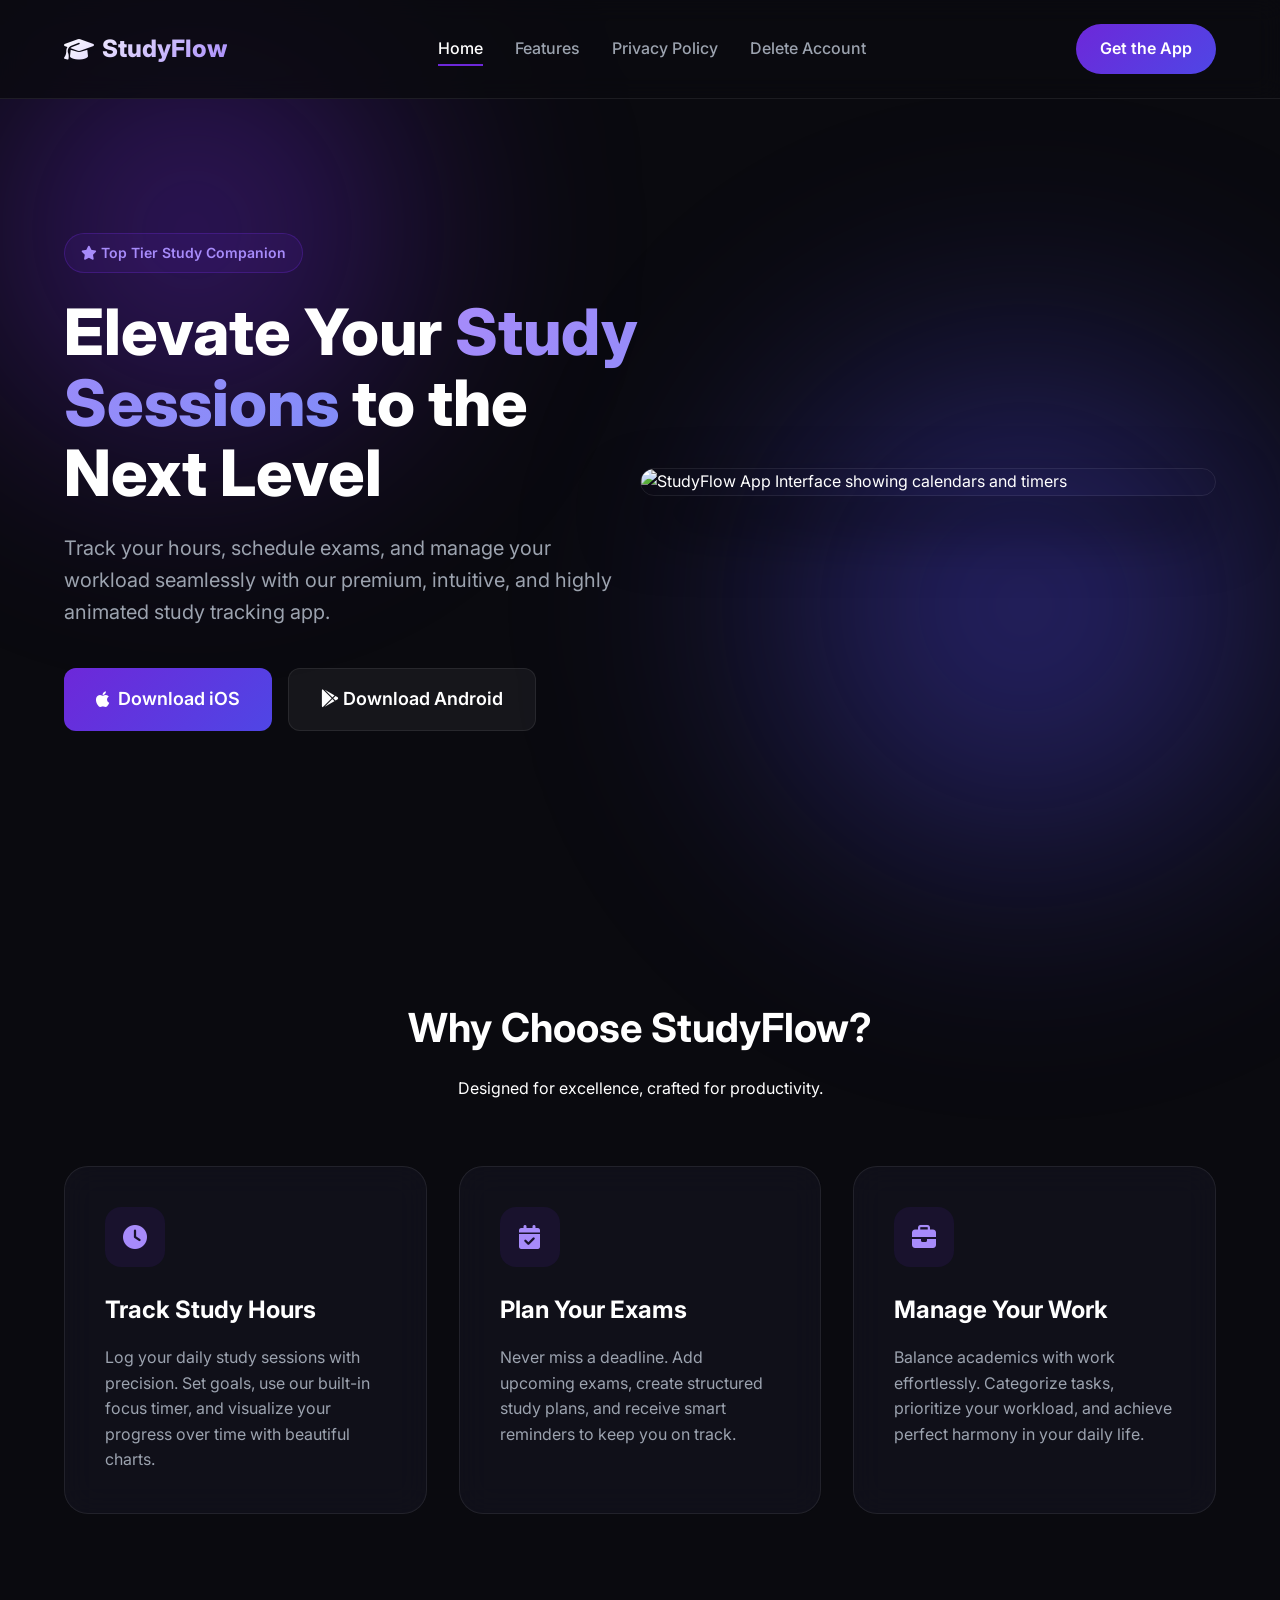
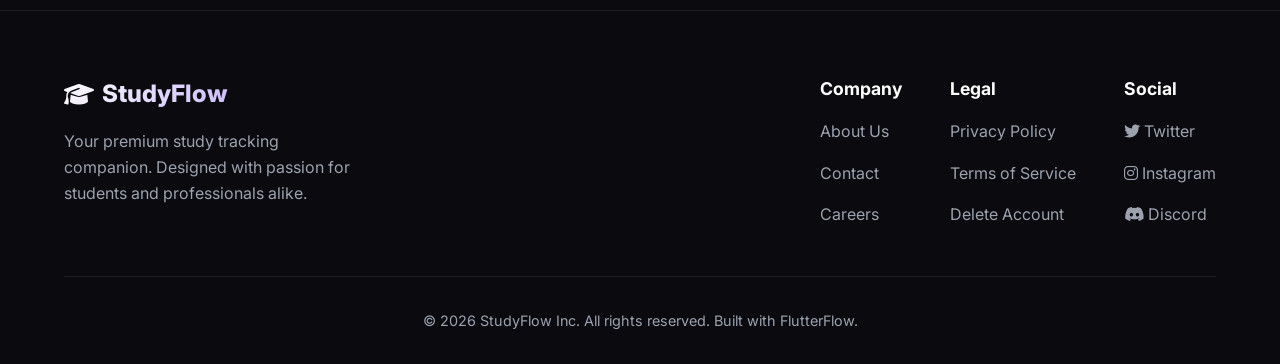
==== index.html @ a1e6da01 "Initial commit" ====
<!DOCTYPE html>
<html lang="en">
<head>
    <meta charset="UTF-8">
    <meta name="viewport" content="width=device-width, initial-scale=1.0">
    <title>StudyFlow - Master Your Time</title>
    <meta name="description" content="StudyFlow is the ultimate productivity app to track your study hours, plan exams, and organize your work.">
    <link rel="stylesheet" href="styles.css">
    <!-- Font Awesome for Icons -->
    <link rel="stylesheet" href="https://cdnjs.cloudflare.com/ajax/libs/font-awesome/6.4.0/css/all.min.css">
</head>
<body>
    <!-- Background glow effects -->
    <div class="bg-glow glow-1"></div>
    <div class="bg-glow glow-2"></div>

    <nav>
        <a href="index.html" class="logo">
            <i class="fa-solid fa-graduation-cap"></i>
            StudyFlow
        </a>
        <div class="nav-links">
            <a href="index.html" class="active">Home</a>
            <a href="#features">Features</a>
            <a href="privacy.html">Privacy Policy</a>
            <a href="delete-account.html">Delete Account</a>
        </div>
        <a href="#download" class="nav-cta">Get the App</a>
    </nav>

    <main>
        <section class="hero">
            <div class="hero-content">
                <div class="badge">
                    <i class="fa-solid fa-star"></i> Top Tier Study Companion
                </div>
                <h1>Elevate Your <span>Study Sessions</span> to the Next Level</h1>
                <p>Track your hours, schedule exams, and manage your workload seamlessly with our premium, intuitive, and highly animated study tracking app.</p>
                <div class="hero-buttons">
                    <a href="#download" class="btn-primary">
                        <i class="fa-brands fa-apple"></i> Download iOS
                    </a>
                    <a href="#download" class="btn-secondary">
                        <i class="fa-brands fa-google-play"></i> Download Android
                    </a>
                </div>
            </div>
            <div class="hero-image">
                <!-- Using the generated image path from earlier -->
                <img src="/Users/apple/.gemini/antigravity/brain/d2134f17-9fb3-45e2-829d-f146abc02d65/study_app_hero_1777797612533.png" alt="StudyFlow App Interface showing calendars and timers">
            </div>
        </section>

        <section id="features" class="features">
            <div class="section-header">
                <h2>Why Choose StudyFlow?</h2>
                <p>Designed for excellence, crafted for productivity.</p>
            </div>
            
            <div class="features-grid">
                <div class="feature-card">
                    <div class="feature-icon">
                        <i class="fa-solid fa-clock"></i>
                    </div>
                    <h3>Track Study Hours</h3>
                    <p>Log your daily study sessions with precision. Set goals, use our built-in focus timer, and visualize your progress over time with beautiful charts.</p>
                </div>
                
                <div class="feature-card">
                    <div class="feature-icon">
                        <i class="fa-solid fa-calendar-check"></i>
                    </div>
                    <h3>Plan Your Exams</h3>
                    <p>Never miss a deadline. Add upcoming exams, create structured study plans, and receive smart reminders to keep you on track.</p>
                </div>
                
                <div class="feature-card">
                    <div class="feature-icon">
                        <i class="fa-solid fa-briefcase"></i>
                    </div>
                    <h3>Manage Your Work</h3>
                    <p>Balance academics with work effortlessly. Categorize tasks, prioritize your workload, and achieve perfect harmony in your daily life.</p>
                </div>
            </div>
        </section>
    </main>

    <footer>
        <div class="footer-content">
            <div class="footer-brand">
                <a href="index.html" class="logo">
                    <i class="fa-solid fa-graduation-cap"></i>
                    StudyFlow
                </a>
                <p>Your premium study tracking companion. Designed with passion for students and professionals alike.</p>
            </div>
            <div class="footer-links">
                <div class="link-group">
                    <h4>Company</h4>
                    <a href="#">About Us</a>
                    <a href="#">Contact</a>
                    <a href="#">Careers</a>
                </div>
                <div class="link-group">
                    <h4>Legal</h4>
                    <a href="privacy.html">Privacy Policy</a>
                    <a href="#">Terms of Service</a>
                    <a href="delete-account.html">Delete Account</a>
                </div>
                <div class="link-group">
                    <h4>Social</h4>
                    <a href="#"><i class="fa-brands fa-twitter"></i> Twitter</a>
                    <a href="#"><i class="fa-brands fa-instagram"></i> Instagram</a>
                    <a href="#"><i class="fa-brands fa-discord"></i> Discord</a>
                </div>
            </div>
        </div>
        <div class="footer-bottom">
            &copy; 2026 StudyFlow Inc. All rights reserved. Built with FlutterFlow.
        </div>
    </footer>

    <script src="script.js"></script>
</body>
</html>
---- styles.css ----
@import url('https://fonts.googleapis.com/css2?family=Inter:wght@300;400;500;600;700;800&display=swap');

:root {
  --bg-primary: #0a0a0f;
  --bg-secondary: #13131f;
  --accent-primary: #6d28d9;
  --accent-secondary: #4f46e5;
  --accent-glow: rgba(109, 40, 217, 0.5);
  --text-primary: #ffffff;
  --text-secondary: #9ca3af;
  --glass-bg: rgba(19, 19, 31, 0.7);
  --glass-border: rgba(255, 255, 255, 0.08);
}

* {
  margin: 0;
  padding: 0;
  box-sizing: border-box;
}

body {
  font-family: 'Inter', sans-serif;
  background-color: var(--bg-primary);
  color: var(--text-primary);
  line-height: 1.6;
  overflow-x: hidden;
}

/* Background Effects */
.bg-glow {
  position: fixed;
  border-radius: 50%;
  filter: blur(100px);
  z-index: -1;
  opacity: 0.5;
  animation: float-glow 20s infinite alternate ease-in-out;
}

.glow-1 {
  top: -10%;
  left: -10%;
  width: 50vw;
  height: 50vw;
  background: radial-gradient(circle, var(--accent-primary) 0%, transparent 70%);
}

.glow-2 {
  bottom: -10%;
  right: -10%;
  width: 60vw;
  height: 60vw;
  background: radial-gradient(circle, var(--accent-secondary) 0%, transparent 70%);
  animation-delay: -10s;
}

@keyframes float-glow {
  0% { transform: translate(0, 0) scale(1); }
  50% { transform: translate(5%, 5%) scale(1.1); }
  100% { transform: translate(-5%, -5%) scale(0.9); }
}

/* Navbar */
nav {
  position: fixed;
  top: 0;
  left: 0;
  right: 0;
  padding: 1.5rem 5%;
  display: flex;
  justify-content: space-between;
  align-items: center;
  z-index: 100;
  background: rgba(10, 10, 15, 0.8);
  backdrop-filter: blur(12px);
  -webkit-backdrop-filter: blur(12px);
  border-bottom: 1px solid var(--glass-border);
  transition: all 0.3s ease;
}

.logo {
  font-size: 1.5rem;
  font-weight: 800;
  background: linear-gradient(135deg, #fff, #a78bfa);
  -webkit-background-clip: text;
  -webkit-text-fill-color: transparent;
  text-decoration: none;
  display: flex;
  align-items: center;
  gap: 0.5rem;
}

.nav-links {
  display: flex;
  gap: 2rem;
}

.nav-links a {
  color: var(--text-secondary);
  text-decoration: none;
  font-weight: 500;
  transition: color 0.3s ease;
  position: relative;
}

.nav-links a:hover, .nav-links a.active {
  color: var(--text-primary);
}

.nav-links a::after {
  content: '';
  position: absolute;
  bottom: -4px;
  left: 0;
  width: 0;
  height: 2px;
  background: var(--accent-primary);
  transition: width 0.3s ease;
}

.nav-links a:hover::after, .nav-links a.active::after {
  width: 100%;
}

.nav-cta {
  background: linear-gradient(135deg, var(--accent-primary), var(--accent-secondary));
  padding: 0.75rem 1.5rem;
  border-radius: 50px;
  color: white;
  text-decoration: none;
  font-weight: 600;
  transition: transform 0.3s ease, box-shadow 0.3s ease;
  border: none;
  cursor: pointer;
}

.nav-cta:hover {
  transform: translateY(-2px);
  box-shadow: 0 10px 20px var(--accent-glow);
}

/* Hero Section */
.hero {
  min-height: 100vh;
  display: flex;
  align-items: center;
  padding: 8rem 5% 4rem;
  position: relative;
}

.hero-content {
  flex: 1;
  max-width: 600px;
  z-index: 10;
}

.badge {
  display: inline-block;
  padding: 0.5rem 1rem;
  background: rgba(109, 40, 217, 0.1);
  border: 1px solid rgba(109, 40, 217, 0.3);
  border-radius: 50px;
  color: #a78bfa;
  font-weight: 600;
  font-size: 0.875rem;
  margin-bottom: 1.5rem;
  animation: fade-in-up 0.8s ease-out;
}

.hero h1 {
  font-size: 4rem;
  font-weight: 800;
  line-height: 1.1;
  margin-bottom: 1.5rem;
  animation: fade-in-up 1s ease-out 0.2s both;
}

.hero h1 span {
  background: linear-gradient(135deg, #a78bfa, #818cf8);
  -webkit-background-clip: text;
  -webkit-text-fill-color: transparent;
}

.hero p {
  font-size: 1.25rem;
  color: var(--text-secondary);
  margin-bottom: 2.5rem;
  animation: fade-in-up 1s ease-out 0.4s both;
}

.hero-buttons {
  display: flex;
  gap: 1rem;
  animation: fade-in-up 1s ease-out 0.6s both;
}

.btn-primary {
  background: linear-gradient(135deg, var(--accent-primary), var(--accent-secondary));
  padding: 1rem 2rem;
  border-radius: 12px;
  color: white;
  text-decoration: none;
  font-weight: 600;
  font-size: 1.125rem;
  display: flex;
  align-items: center;
  gap: 0.5rem;
  transition: all 0.3s ease;
  border: none;
  cursor: pointer;
}

.btn-primary:hover {
  transform: translateY(-3px);
  box-shadow: 0 15px 30px var(--accent-glow);
}

.btn-secondary {
  background: rgba(255, 255, 255, 0.05);
  padding: 1rem 2rem;
  border-radius: 12px;
  color: white;
  text-decoration: none;
  font-weight: 600;
  font-size: 1.125rem;
  border: 1px solid var(--glass-border);
  backdrop-filter: blur(10px);
  transition: all 0.3s ease;
}

.btn-secondary:hover {
  background: rgba(255, 255, 255, 0.1);
  transform: translateY(-3px);
}

.hero-image {
  flex: 1;
  display: flex;
  justify-content: center;
  position: relative;
  z-index: 10;
  animation: fade-in 1.5s ease-out 0.8s both;
}

.hero-image img {
  width: 100%;
  max-width: 600px;
  height: auto;
  border-radius: 24px;
  box-shadow: 0 30px 60px rgba(0, 0, 0, 0.5);
  border: 1px solid var(--glass-border);
  animation: float 6s infinite ease-in-out;
}

/* Features */
.features {
  padding: 6rem 5%;
  position: relative;
  z-index: 10;
}

.section-header {
  text-align: center;
  margin-bottom: 4rem;
}

.section-header h2 {
  font-size: 2.5rem;
  margin-bottom: 1rem;
}

.features-grid {
  display: grid;
  grid-template-columns: repeat(auto-fit, minmax(300px, 1fr));
  gap: 2rem;
}

.feature-card {
  background: var(--glass-bg);
  border: 1px solid var(--glass-border);
  border-radius: 24px;
  padding: 2.5rem;
  backdrop-filter: blur(16px);
  -webkit-backdrop-filter: blur(16px);
  transition: transform 0.4s cubic-bezier(0.175, 0.885, 0.32, 1.275), box-shadow 0.4s ease;
}

.feature-card:hover {
  transform: translateY(-10px);
  box-shadow: 0 20px 40px rgba(0, 0, 0, 0.4), inset 0 0 0 1px var(--accent-primary);
}

.feature-icon {
  width: 60px;
  height: 60px;
  background: rgba(109, 40, 217, 0.1);
  border-radius: 16px;
  display: flex;
  align-items: center;
  justify-content: center;
  font-size: 1.5rem;
  color: #a78bfa;
  margin-bottom: 1.5rem;
}

.feature-card h3 {
  font-size: 1.5rem;
  margin-bottom: 1rem;
}

.feature-card p {
  color: var(--text-secondary);
}

/* Generic Page Styles (Privacy, Delete Account) */
.page-container {
  padding: 10rem 4% 5rem;
  min-height: 100vh;
  position: relative;
  z-index: 10;
  display: flex;
  justify-content: center;
}

.glass-panel {
  background: var(--glass-bg);
  border: 1px solid var(--glass-border);
  border-radius: 24px;
  padding: 4rem;
  backdrop-filter: blur(16px);
  -webkit-backdrop-filter: blur(16px);
  width: 100%;
  max-width: 1800px;
  box-shadow: 0 30px 60px rgba(0, 0, 0, 0.3);
}

.page-title {
  font-size: 3rem;
  margin-bottom: 2rem;
  text-align: center;
  background: linear-gradient(135deg, #fff, #a78bfa);
  -webkit-background-clip: text;
  -webkit-text-fill-color: transparent;
}

.content-block h2 {
  margin-top: 2rem;
  margin-bottom: 1rem;
  color: #e5e7eb;
}

.content-block p {
  color: var(--text-secondary);
  margin-bottom: 1rem;
}

.content-block ul {
  color: var(--text-secondary);
  margin-bottom: 1rem;
  padding-left: 1.5rem;
}

/* Delete Account Form */
.delete-form {
  display: flex;
  flex-direction: column;
  gap: 1.5rem;
  margin-top: 2rem;
}

.form-group {
  display: flex;
  flex-direction: column;
  gap: 0.5rem;
}

.form-group label {
  font-weight: 500;
  color: #e5e7eb;
}

.form-group input, .form-group textarea {
  background: rgba(0, 0, 0, 0.2);
  border: 1px solid var(--glass-border);
  border-radius: 12px;
  padding: 1rem;
  color: white;
  font-family: inherit;
  font-size: 1rem;
  transition: border-color 0.3s ease, box-shadow 0.3s ease;
}

.form-group input:focus, .form-group textarea:focus {
  outline: none;
  border-color: var(--accent-primary);
  box-shadow: 0 0 0 3px rgba(109, 40, 217, 0.2);
}

.form-group textarea {
  resize: vertical;
  min-height: 120px;
}

.btn-danger {
  background: linear-gradient(135deg, #ef4444, #dc2626);
  padding: 1rem 2rem;
  border-radius: 12px;
  color: white;
  font-weight: 600;
  font-size: 1.125rem;
  border: none;
  cursor: pointer;
  transition: all 0.3s ease;
  align-self: flex-start;
}

.btn-danger:hover {
  transform: translateY(-2px);
  box-shadow: 0 10px 20px rgba(239, 68, 68, 0.3);
}

.warning-box {
  background: rgba(239, 68, 68, 0.1);
  border: 1px solid rgba(239, 68, 68, 0.3);
  border-radius: 12px;
  padding: 1.5rem;
  margin-bottom: 2rem;
  display: flex;
  gap: 1rem;
  align-items: flex-start;
}

.warning-icon {
  color: #ef4444;
  font-size: 1.5rem;
}

.warning-text h4 {
  color: #ef4444;
  margin-bottom: 0.5rem;
}

.warning-text p {
  color: #fca5a5;
  font-size: 0.9rem;
  margin-bottom: 0;
}

.success-box {
  background: rgba(16, 185, 129, 0.1);
  border: 1px solid rgba(16, 185, 129, 0.3);
  border-radius: 12px;
  padding: 1.5rem;
  margin-top: 2rem;
  display: flex;
  gap: 1rem;
  align-items: flex-start;
}

.success-icon {
  color: #10b981;
  font-size: 1.5rem;
}

.success-text h4 {
  color: #10b981;
  margin-bottom: 0.5rem;
}

.success-text p {
  color: #6ee7b7;
  font-size: 0.95rem;
  margin-bottom: 0;
}

/* Footer */
footer {
  background: rgba(10, 10, 15, 0.8);
  border-top: 1px solid var(--glass-border);
  padding: 4rem 5% 2rem;
  position: relative;
  z-index: 10;
}

.footer-content {
  display: flex;
  justify-content: space-between;
  flex-wrap: wrap;
  gap: 2rem;
  margin-bottom: 3rem;
}

.footer-brand {
  max-width: 300px;
}

.footer-brand p {
  color: var(--text-secondary);
  margin-top: 1rem;
}

.footer-links {
  display: flex;
  gap: 3rem;
}

.link-group {
  display: flex;
  flex-direction: column;
  gap: 1rem;
}

.link-group h4 {
  color: white;
  font-size: 1.1rem;
}

.link-group a {
  color: var(--text-secondary);
  text-decoration: none;
  transition: color 0.3s ease;
}

.link-group a:hover {
  color: var(--accent-primary);
}

.footer-bottom {
  text-align: center;
  padding-top: 2rem;
  border-top: 1px solid var(--glass-border);
  color: var(--text-secondary);
  font-size: 0.9rem;
}

/* Split Layout for Delete Account */
.split-layout {
  display: grid;
  grid-template-columns: 1fr 1fr;
  gap: 6rem;
  align-items: start;
}

.danger-list {
  list-style: none;
  margin-top: 1rem;
  margin-bottom: 2rem;
  padding: 0;
}

.danger-list li {
  display: flex;
  align-items: center;
  gap: 0.75rem;
  margin-bottom: 0.75rem;
  color: var(--text-secondary);
}

.danger-list li i {
  color: #ef4444;
  background: rgba(239, 68, 68, 0.1);
  padding: 0.25rem;
  border-radius: 50%;
  font-size: 0.8rem;
}

/* Privacy Layout */
.privacy-layout {
  display: grid;
  grid-template-columns: 300px 1fr;
  gap: 5rem;
  align-items: start;
}

.privacy-sidebar {
  position: sticky;
  top: 100px;
  background: rgba(0, 0, 0, 0.2);
  border: 1px solid var(--glass-border);
  border-radius: 16px;
  padding: 1.5rem;
}

.privacy-sidebar ul {
  list-style: none;
  padding: 0;
}

.privacy-sidebar li {
  margin-bottom: 0.75rem;
}

.privacy-sidebar a {
  color: var(--text-secondary);
  text-decoration: none;
  font-size: 0.95rem;
  transition: color 0.3s ease;
  display: block;
}

.privacy-sidebar a:hover {
  color: var(--accent-primary);
}

/* Animations */
@keyframes fade-in {
  from { opacity: 0; }
  to { opacity: 1; }
}

@keyframes fade-in-up {
  from { opacity: 0; transform: translateY(30px); }
  to { opacity: 1; transform: translateY(0); }
}

@keyframes float {
  0% { transform: translateY(0); }
  50% { transform: translateY(-20px); }
  100% { transform: translateY(0); }
}

/* Mobile Responsiveness */
@media (max-width: 992px) {
  .hero {
    flex-direction: column;
    text-align: center;
    padding-top: 8rem;
  }
  
  .split-layout, .privacy-layout {
    grid-template-columns: 1fr;
    gap: 2rem;
  }
  
  .privacy-sidebar {
    position: static;
    margin-bottom: 1rem;
  }
  
  .hero-content {
    margin-bottom: 4rem;
  }
  
  .hero-buttons {
    justify-content: center;
  }
  
  .hero h1 {
    font-size: 3rem;
  }
}

@media (max-width: 768px) {
  .nav-links {
    display: none; /* In a real app, implement a hamburger menu */
  }
  
  .hero h1 {
    font-size: 2.5rem;
  }
  
  .page-container {
    padding: 8rem 5% 4rem;
  }
  
  .glass-panel {
    padding: 2rem;
  }
  
  .page-title {
    font-size: 2.2rem;
  }
  
  .footer-content {
    flex-direction: column;
  }
  
  .footer-links {
    flex-wrap: wrap;
  }
}
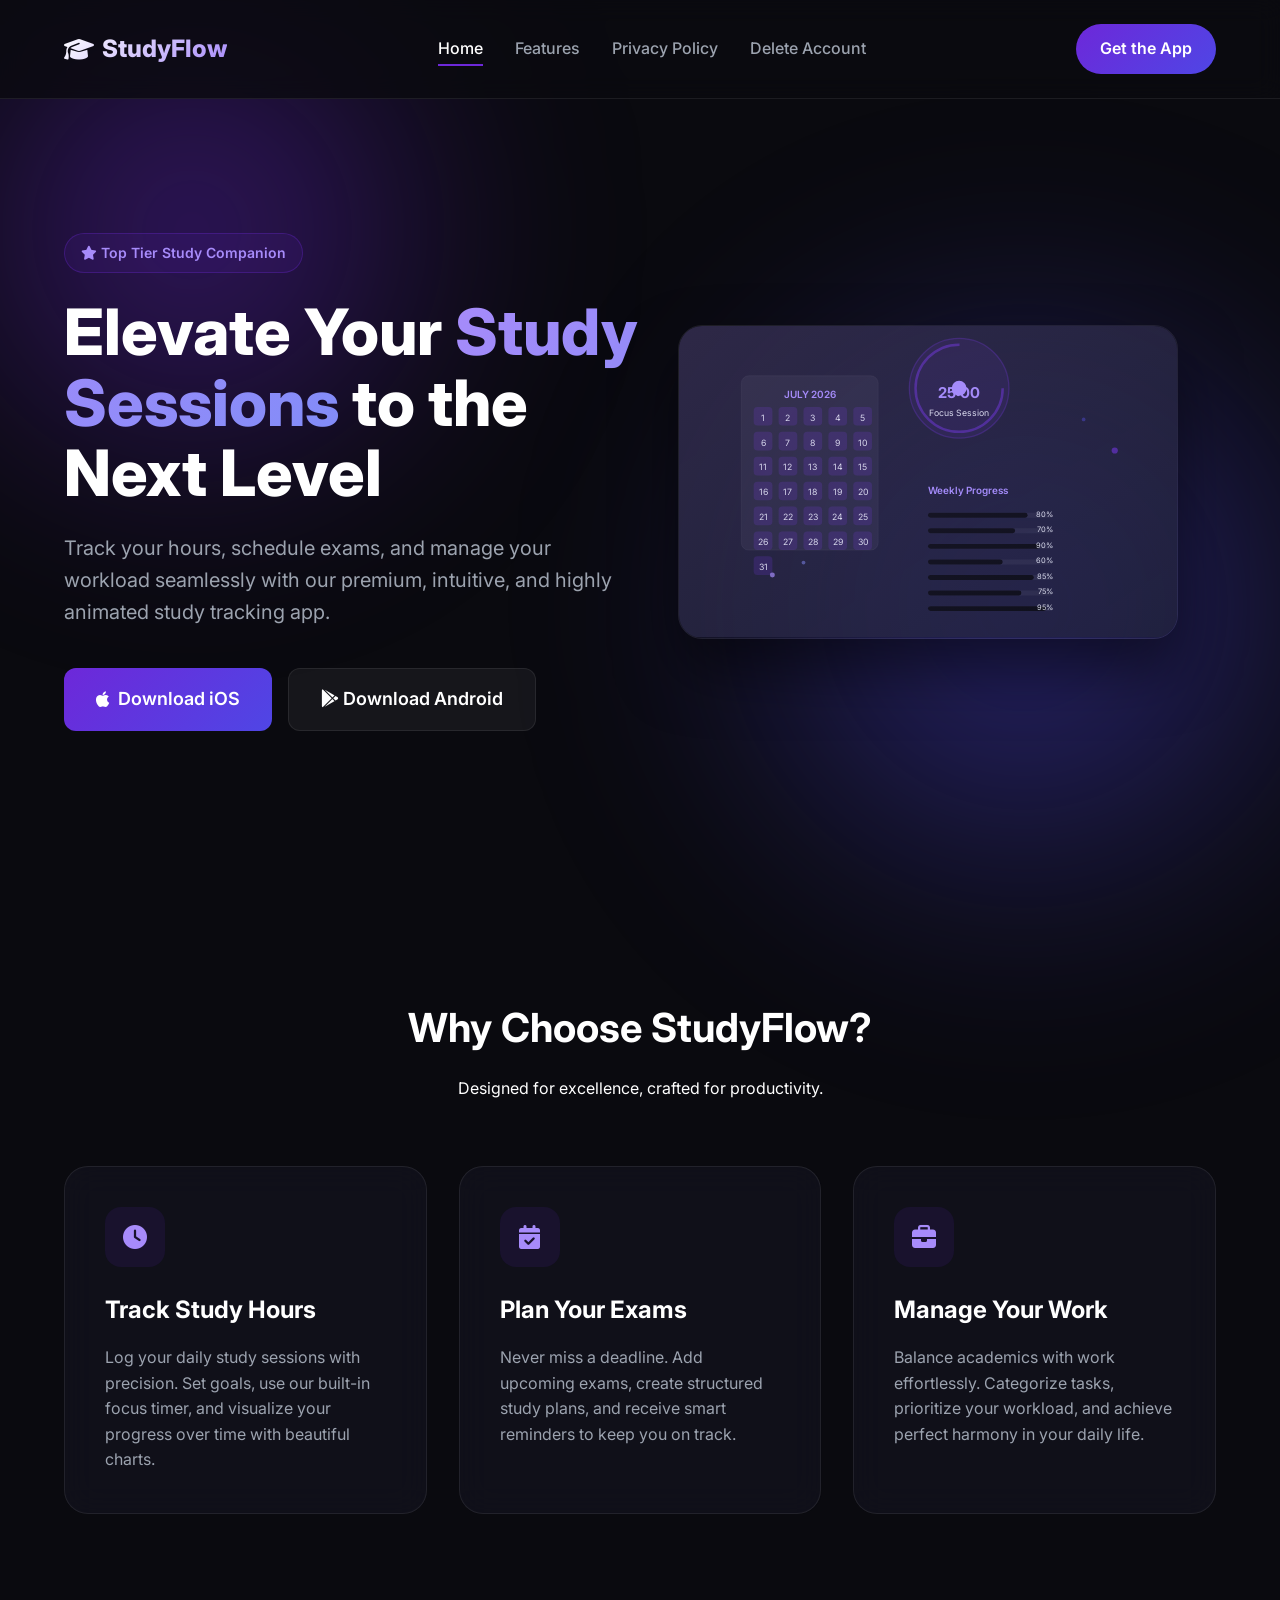
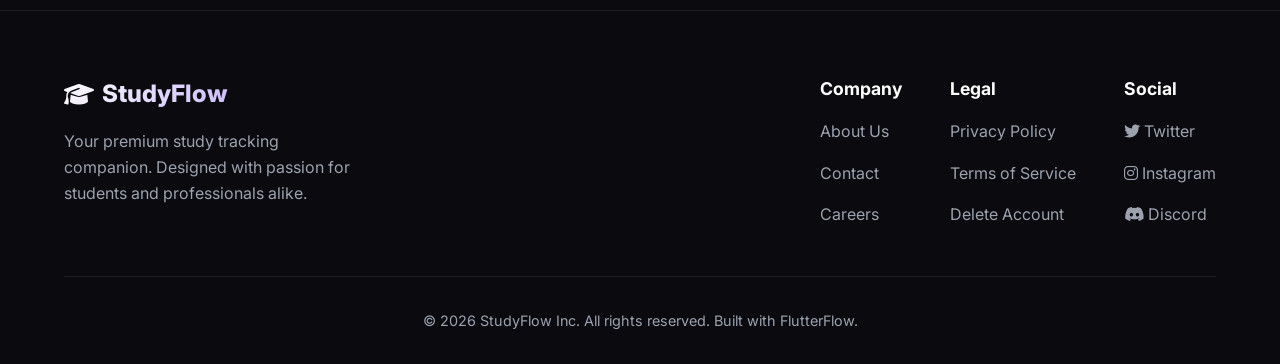
==== commit ecf2ff5f: "Enhance hero section with premium SVG animation" ====
--- a/index.html
+++ b/index.html
@@ -46,8 +46,205 @@
                 </div>
             </div>
             <div class="hero-image">
-                <!-- Using the generated image path from earlier -->
-                <img src="/Users/apple/.gemini/antigravity/brain/d2134f17-9fb3-45e2-829d-f146abc02d65/study_app_hero_1777797612533.png" alt="StudyFlow App Interface showing calendars and timers">
+                <!-- Premium StudyFlow App Interface SVG -->
+                <svg viewBox="0 0 800 500" xmlns="http://www.w3.org/2000/svg" class="hero-app-svg">
+                    <!-- Background glass effect -->
+                    <rect x="0" y="0" width="800" height="500" fill="rgba(19, 19, 31, 0.7)" rx="24" />
+                            
+                    <!-- Animated calendar widget -->
+                    <g transform="translate(100, 80)">
+                        <rect x="0" y="0" width="220" height="280" fill="rgba(255, 255, 255, 0.05)" rx="12" stroke="rgba(255, 255, 255, 0.08)" stroke-width="1" />
+                        <text x="110" y="35" font-family="'Inter', sans-serif" font-size="16" fill="#a78bfa" text-anchor="middle" font-weight="600">JULY 2026</text>
+                        <g transform="translate(20, 50)">
+                            <rect x="0" y="0" width="30" height="30" fill="rgba(109, 40, 217, 0.2)" rx="6" />
+                            <text x="15" y="22" font-family="'Inter', sans-serif" font-size="14" fill="#e5e7eb" text-anchor="middle">1</text>
+                        </g>
+                        <g transform="translate(60, 50)">
+                            <rect x="0" y="0" width="30" height="30" fill="rgba(109, 40, 217, 0.2)" rx="6" />
+                            <text x="15" y="22" font-family="'Inter', sans-serif" font-size="14" fill="#e5e7eb" text-anchor="middle">2</text>
+                        </g>
+                        <g transform="translate(100, 50)">
+                            <rect x="0" y="0" width="30" height="30" fill="rgba(109, 40, 217, 0.2)" rx="6" />
+                            <text x="15" y="22" font-family="'Inter', sans-serif" font-size="14" fill="#e5e7eb" text-anchor="middle">3</text>
+                        </g>
+                        <g transform="translate(140, 50)">
+                            <rect x="0" y="0" width="30" height="30" fill="rgba(109, 40, 217, 0.2)" rx="6" />
+                            <text x="15" y="22" font-family="'Inter', sans-serif" font-size="14" fill="#e5e7eb" text-anchor="middle">4</text>
+                        </g>
+                        <g transform="translate(180, 50)">
+                            <rect x="0" y="0" width="30" height="30" fill="rgba(109, 40, 217, 0.2)" rx="6" />
+                            <text x="15" y="22" font-family="'Inter', sans-serif" font-size="14" fill="#e5e7eb" text-anchor="middle">5</text>
+                        </g>
+                        <g transform="translate(20, 90)">
+                            <rect x="0" y="0" width="30" height="30" fill="rgba(109, 40, 217, 0.2)" rx="6" />
+                            <text x="15" y="22" font-family="'Inter', sans-serif" font-size="14" fill="#e5e7eb" text-anchor="middle">6</text>
+                        </g>
+                        <g transform="translate(60, 90)">
+                            <rect x="0" y="0" width="30" height="30" fill="rgba(109, 40, 217, 0.2)" rx="6" />
+                            <text x="15" y="22" font-family="'Inter', sans-serif" font-size="14" fill="#e5e7eb" text-anchor="middle">7</text>
+                        </g>
+                        <g transform="translate(100, 90)">
+                            <rect x="0" y="0" width="30" height="30" fill="rgba(109, 40, 217, 0.2)" rx="6" />
+                            <text x="15" y="22" font-family="'Inter', sans-serif" font-size="14" fill="#e5e7eb" text-anchor="middle">8</text>
+                        </g>
+                        <g transform="translate(140, 90)">
+                            <rect x="0" y="0" width="30" height="30" fill="rgba(109, 40, 217, 0.2)" rx="6" />
+                            <text x="15" y="22" font-family="'Inter', sans-serif" font-size="14" fill="#e5e7eb" text-anchor="middle">9</text>
+                        </g>
+                        <g transform="translate(180, 90)">
+                            <rect x="0" y="0" width="30" height="30" fill="rgba(109, 40, 217, 0.2)" rx="6" />
+                            <text x="15" y="22" font-family="'Inter', sans-serif" font-size="14" fill="#e5e7eb" text-anchor="middle">10</text>
+                        </g>
+                        <g transform="translate(20, 130)">
+                            <rect x="0" y="0" width="30" height="30" fill="rgba(109, 40, 217, 0.2)" rx="6" />
+                            <text x="15" y="22" font-family="'Inter', sans-serif" font-size="14" fill="#e5e7eb" text-anchor="middle">11</text>
+                        </g>
+                        <g transform="translate(60, 130)">
+                            <rect x="0" y="0" width="30" height="30" fill="rgba(109, 40, 217, 0.2)" rx="6" />
+                            <text x="15" y="22" font-family="'Inter', sans-serif" font-size="14" fill="#e5e7eb" text-anchor="middle">12</text>
+                        </g>
+                        <g transform="translate(100, 130)">
+                            <rect x="0" y="0" width="30" height="30" fill="rgba(109, 40, 217, 0.2)" rx="6" />
+                            <text x="15" y="22" font-family="'Inter', sans-serif" font-size="14" fill="#e5e7eb" text-anchor="middle">13</text>
+                        </g>
+                        <g transform="translate(140, 130)">
+                            <rect x="0" y="0" width="30" height="30" fill="rgba(109, 40, 217, 0.2)" rx="6" />
+                            <text x="15" y="22" font-family="'Inter', sans-serif" font-size="14" fill="#e5e7eb" text-anchor="middle">14</text>
+                        </g>
+                        <g transform="translate(180, 130)">
+                            <rect x="0" y="0" width="30" height="30" fill="rgba(109, 40, 217, 0.2)" rx="6" />
+                            <text x="15" y="22" font-family="'Inter', sans-serif" font-size="14" fill="#e5e7eb" text-anchor="middle">15</text>
+                        </g>
+                        <g transform="translate(20, 170)">
+                            <rect x="0" y="0" width="30" height="30" fill="rgba(109, 40, 217, 0.2)" rx="6" />
+                            <text x="15" y="22" font-family="'Inter', sans-serif" font-size="14" fill="#e5e7eb" text-anchor="middle">16</text>
+                        </g>
+                        <g transform="translate(60, 170)">
+                            <rect x="0" y="0" width="30" height="30" fill="rgba(109, 40, 217, 0.2)" rx="6" />
+                            <text x="15" y="22" font-family="'Inter', sans-serif" font-size="14" fill="#e5e7eb" text-anchor="middle">17</text>
+                        </g>
+                        <g transform="translate(100, 170)">
+                            <rect x="0" y="0" width="30" height="30" fill="rgba(109, 40, 217, 0.2)" rx="6" />
+                            <text x="15" y="22" font-family="'Inter', sans-serif" font-size="14" fill="#e5e7eb" text-anchor="middle">18</text>
+                        </g>
+                        <g transform="translate(140, 170)">
+                            <rect x="0" y="0" width="30" height="30" fill="rgba(109, 40, 217, 0.2)" rx="6" />
+                            <text x="15" y="22" font-family="'Inter', sans-serif" font-size="14" fill="#e5e7eb" text-anchor="middle">19</text>
+                        </g>
+                        <g transform="translate(180, 170)">
+                            <rect x="0" y="0" width="30" height="30" fill="rgba(109, 40, 217, 0.2)" rx="6" />
+                            <text x="15" y="22" font-family="'Inter', sans-serif" font-size="14" fill="#e5e7eb" text-anchor="middle">20</text>
+                        </g>
+                        <g transform="translate(20, 210)">
+                            <rect x="0" y="0" width="30" height="30" fill="rgba(109, 40, 217, 0.2)" rx="6" />
+                            <text x="15" y="22" font-family="'Inter', sans-serif" font-size="14" fill="#e5e7eb" text-anchor="middle">21</text>
+                        </g>
+                        <g transform="translate(60, 210)">
+                            <rect x="0" y="0" width="30" height="30" fill="rgba(109, 40, 217, 0.2)" rx="6" />
+                            <text x="15" y="22" font-family="'Inter', sans-serif" font-size="14" fill="#e5e7eb" text-anchor="middle">22</text>
+                        </g>
+                        <g transform="translate(100, 210)">
+                            <rect x="0" y="0" width="30" height="30" fill="rgba(109, 40, 217, 0.2)" rx="6" />
+                            <text x="15" y="22" font-family="'Inter', sans-serif" font-size="14" fill="#e5e7eb" text-anchor="middle">23</text>
+                        </g>
+                        <g transform="translate(140, 210)">
+                            <rect x="0" y="0" width="30" height="30" fill="rgba(109, 40, 217, 0.2)" rx="6" />
+                            <text x="15" y="22" font-family="'Inter', sans-serif" font-size="14" fill="#e5e7eb" text-anchor="middle">24</text>
+                        </g>
+                        <g transform="translate(180, 210)">
+                            <rect x="0" y="0" width="30" height="30" fill="rgba(109, 40, 217, 0.2)" rx="6" />
+                            <text x="15" y="22" font-family="'Inter', sans-serif" font-size="14" fill="#e5e7eb" text-anchor="middle">25</text>
+                        </g>
+                        <g transform="translate(20, 250)">
+                            <rect x="0" y="0" width="30" height="30" fill="rgba(109, 40, 217, 0.2)" rx="6" />
+                            <text x="15" y="22" font-family="'Inter', sans-serif" font-size="14" fill="#e5e7eb" text-anchor="middle">26</text>
+                        </g>
+                        <g transform="translate(60, 250)">
+                            <rect x="0" y="0" width="30" height="30" fill="rgba(109, 40, 217, 0.2)" rx="6" />
+                            <text x="15" y="22" font-family="'Inter', sans-serif" font-size="14" fill="#e5e7eb" text-anchor="middle">27</text>
+                        </g>
+                        <g transform="translate(100, 250)">
+                            <rect x="0" y="0" width="30" height="30" fill="rgba(109, 40, 217, 0.2)" rx="6" />
+                            <text x="15" y="22" font-family="'Inter', sans-serif" font-size="14" fill="#e5e7eb" text-anchor="middle">28</text>
+                        </g>
+                        <g transform="translate(140, 250)">
+                            <rect x="0" y="0" width="30" height="30" fill="rgba(109, 40, 217, 0.2)" rx="6" />
+                            <text x="15" y="22" font-family="'Inter', sans-serif" font-size="14" fill="#e5e7eb" text-anchor="middle">29</text>
+                        </g>
+                        <g transform="translate(180, 250)">
+                            <rect x="0" y="0" width="30" height="30" fill="rgba(109, 40, 217, 0.2)" rx="6" />
+                            <text x="15" y="22" font-family="'Inter', sans-serif" font-size="14" fill="#e5e7eb" text-anchor="middle">30</text>
+                        </g>
+                        <g transform="translate(20, 290)">
+                            <rect x="0" y="0" width="30" height="30" fill="rgba(109, 40, 217, 0.2)" rx="6" />
+                            <text x="15" y="22" font-family="'Inter', sans-serif" font-size="14" fill="#e5e7eb" text-anchor="middle">31</text>
+                        </g>
+                    </g>
+                            
+                    <!-- Animated focus timer -->
+                    <g transform="translate(450, 100)">
+                        <circle cx="0" cy="0" r="80" fill="rgba(109, 40, 217, 0.1)" stroke="rgba(109, 40, 217, 0.3)" stroke-width="2" />
+                        <circle cx="0" cy="0" r="70" fill="none" stroke="rgba(109, 40, 217, 0.5)" stroke-width="4" stroke-dasharray="440" stroke-dashoffset="110" />
+                        <text x="0" y="15" font-family="'Inter', sans-serif" font-size="24" fill="#a78bfa" text-anchor="middle" font-weight="700">25:00</text>
+                        <text x="0" y="45" font-family="'Inter', sans-serif" font-size="14" fill="#e5e7eb" text-anchor="middle">Focus Session</text>
+                        <circle cx="0" cy="0" r="12" fill="#a78bfa" />
+                    </g>
+                            
+                    <!-- Animated progress chart -->
+                    <g transform="translate(400, 280)">
+                        <text x="0" y="-10" font-family="'Inter', sans-serif" font-size="16" fill="#a78bfa" text-anchor="start" font-weight="600">Weekly Progress</text>
+                        <g transform="translate(0, 20)">
+                            <rect x="0" y="0" width="200" height="8" fill="rgba(255, 255, 255, 0.05)" rx="4" />
+                            <rect x="0" y="0" width="160" height="8" fill="linear-gradient(90deg, #a78bfa, #818cf8)" rx="4" />
+                            <text x="200" y="6" font-family="'Inter', sans-serif" font-size="12" fill="#e5e7eb" text-anchor="end">80%</text>
+                        </g>
+                        <g transform="translate(0, 45)">
+                            <rect x="0" y="0" width="200" height="8" fill="rgba(255, 255, 255, 0.05)" rx="4" />
+                            <rect x="0" y="0" width="140" height="8" fill="linear-gradient(90deg, #a78bfa, #818cf8)" rx="4" />
+                            <text x="200" y="6" font-family="'Inter', sans-serif" font-size="12" fill="#e5e7eb" text-anchor="end">70%</text>
+                        </g>
+                        <g transform="translate(0, 70)">
+                            <rect x="0" y="0" width="200" height="8" fill="rgba(255, 255, 255, 0.05)" rx="4" />
+                            <rect x="0" y="0" width="180" height="8" fill="linear-gradient(90deg, #a78bfa, #818cf8)" rx="4" />
+                            <text x="200" y="6" font-family="'Inter', sans-serif" font-size="12" fill="#e5e7eb" text-anchor="end">90%</text>
+                        </g>
+                        <g transform="translate(0, 95)">
+                            <rect x="0" y="0" width="200" height="8" fill="rgba(255, 255, 255, 0.05)" rx="4" />
+                            <rect x="0" y="0" width="120" height="8" fill="linear-gradient(90deg, #a78bfa, #818cf8)" rx="4" />
+                            <text x="200" y="6" font-family="'Inter', sans-serif" font-size="12" fill="#e5e7eb" text-anchor="end">60%</text>
+                        </g>
+                        <g transform="translate(0, 120)">
+                            <rect x="0" y="0" width="200" height="8" fill="rgba(255, 255, 255, 0.05)" rx="4" />
+                            <rect x="0" y="0" width="170" height="8" fill="linear-gradient(90deg, #a78bfa, #818cf8)" rx="4" />
+                            <text x="200" y="6" font-family="'Inter', sans-serif" font-size="12" fill="#e5e7eb" text-anchor="end">85%</text>
+                        </g>
+                        <g transform="translate(0, 145)">
+                            <rect x="0" y="0" width="200" height="8" fill="rgba(255, 255, 255, 0.05)" rx="4" />
+                            <rect x="0" y="0" width="150" height="8" fill="linear-gradient(90deg, #a78bfa, #818cf8)" rx="4" />
+                            <text x="200" y="6" font-family="'Inter', sans-serif" font-size="12" fill="#e5e7eb" text-anchor="end">75%</text>
+                        </g>
+                        <g transform="translate(0, 170)">
+                            <rect x="0" y="0" width="200" height="8" fill="rgba(255, 255, 255, 0.05)" rx="4" />
+                            <rect x="0" y="0" width="190" height="8" fill="linear-gradient(90deg, #a78bfa, #818cf8)" rx="4" />
+                            <text x="200" y="6" font-family="'Inter', sans-serif" font-size="12" fill="#e5e7eb" text-anchor="end">95%</text>
+                        </g>
+                    </g>
+                            
+                    <!-- Floating animated elements -->
+                    <circle cx="150" cy="400" r="4" fill="#a78bfa" opacity="0.7" />
+                    <circle cx="200" cy="380" r="3" fill="#818cf8" opacity="0.5" />
+                    <circle cx="700" cy="200" r="5" fill="#6d28d9" opacity="0.6" />
+                    <circle cx="650" cy="150" r="3" fill="#4f46e5" opacity="0.4" />
+                            
+                    <!-- Animated gradient overlay -->
+                    <defs>
+                        <linearGradient id="grad1" x1="0%" y1="0%" x2="100%" y2="100%">
+                            <stop offset="0%" stop-color="#a78bfa" stop-opacity="0.2" />
+                            <stop offset="100%" stop-color="#818cf8" stop-opacity="0.1" />
+                        </linearGradient>
+                    </defs>
+                    <rect x="0" y="0" width="800" height="500" fill="url(#grad1)" />
+                </svg>
             </div>
         </section>
 
--- a/styles.css
+++ b/styles.css
@@ -618,6 +618,56 @@
   100% { transform: translateY(0); }
 }
 
+@keyframes pulse {
+  0% { opacity: 0.6; }
+  50% { opacity: 1; }
+  100% { opacity: 0.6; }
+}
+
+@keyframes rotate {
+  0% { transform: rotate(0deg); }
+  100% { transform: rotate(360deg); }
+}
+
+@keyframes float-glow {
+  0% { transform: translate(0, 0) scale(1); }
+  50% { transform: translate(5%, 5%) scale(1.1); }
+  100% { transform: translate(-5%, -5%) scale(0.9); }
+}
+
+/* Hero SVG Styles */
+.hero-app-svg {
+  width: 100%;
+  max-width: 500px;
+  height: auto;
+  border-radius: 24px;
+  box-shadow: 0 30px 60px rgba(0, 0, 0, 0.5);
+  border: 1px solid var(--glass-border);
+  animation: float 6s infinite ease-in-out;
+}
+
+/* Animated elements within SVG */
+.hero-app-svg .pulse {
+  animation: pulse 3s infinite ease-in-out;
+}
+
+.hero-app-svg .rotate {
+  animation: rotate 20s linear infinite;
+}
+
+/* Responsive adjustments for SVG */
+@media (max-width: 992px) {
+  .hero-app-svg {
+    max-width: 400px;
+  }
+}
+
+@media (max-width: 768px) {
+  .hero-app-svg {
+    max-width: 300px;
+  }
+}
+
 /* Mobile Responsiveness */
 @media (max-width: 992px) {
   .hero {
